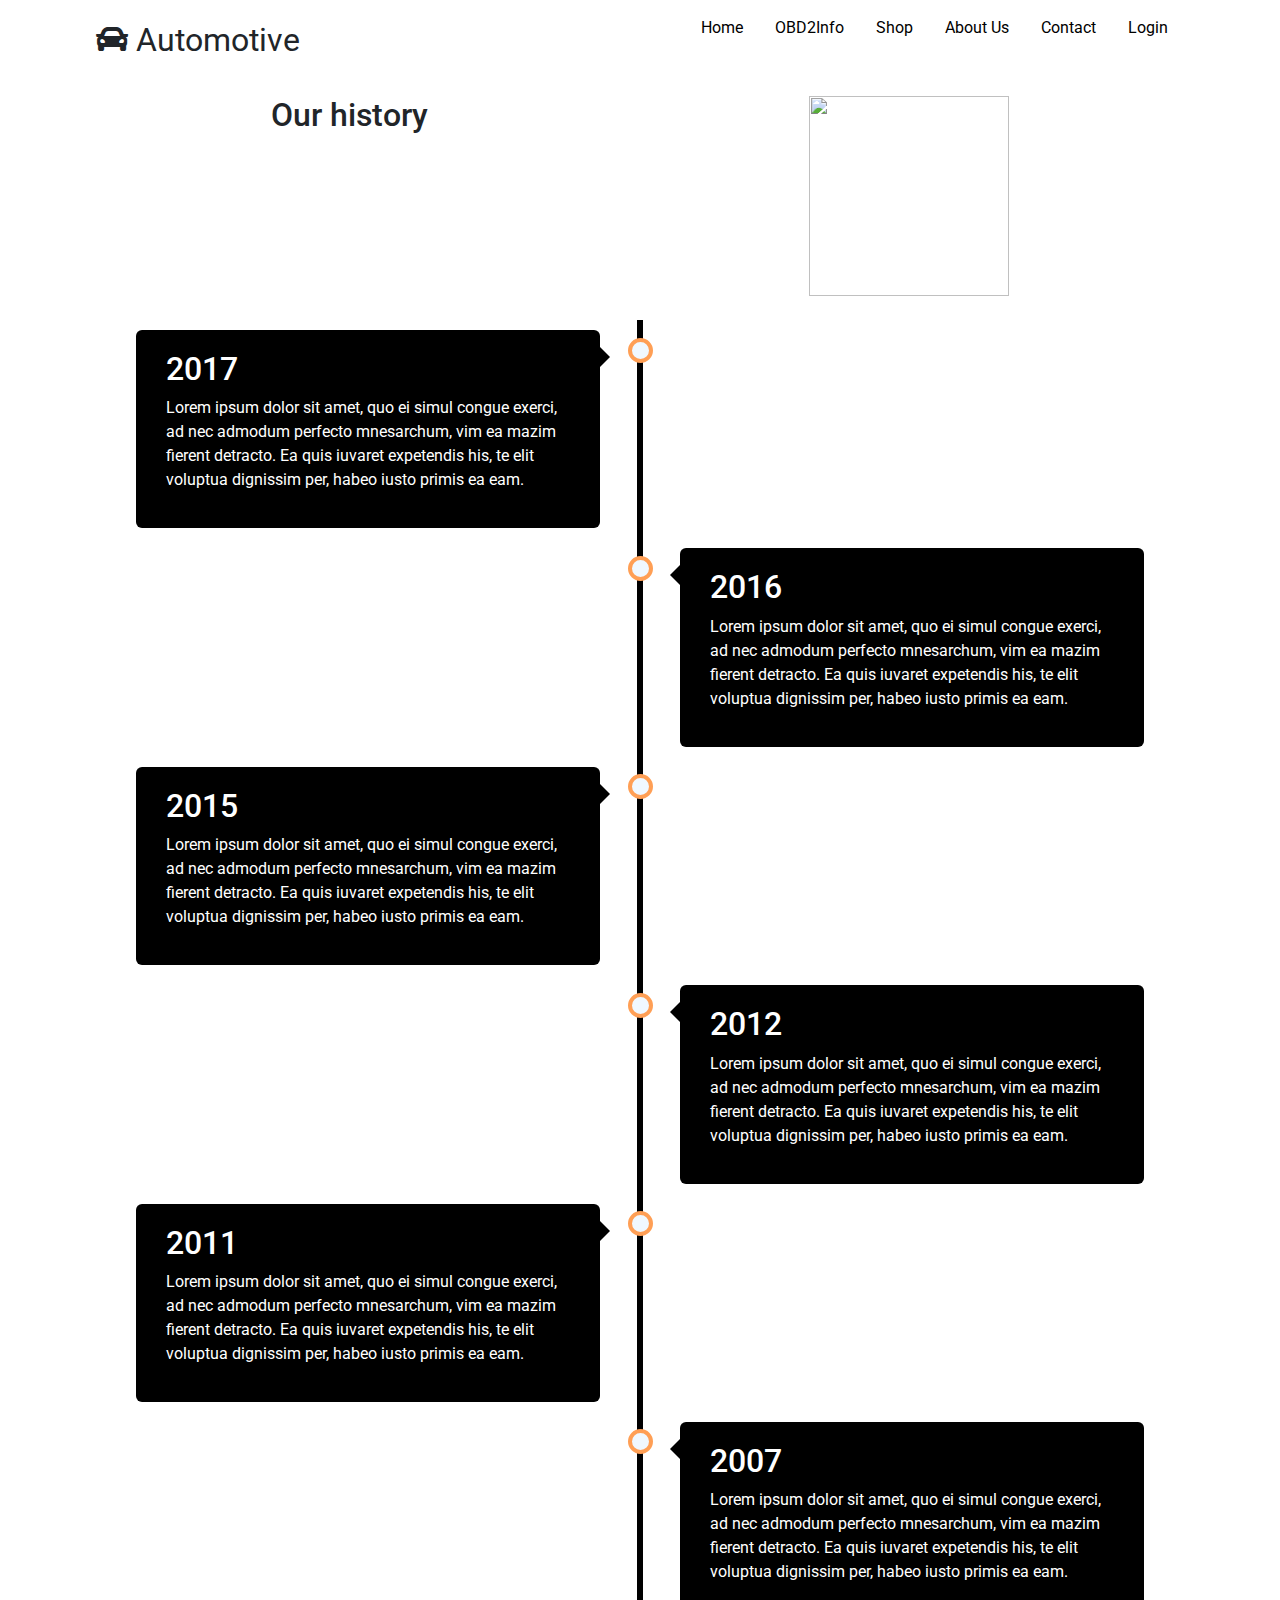
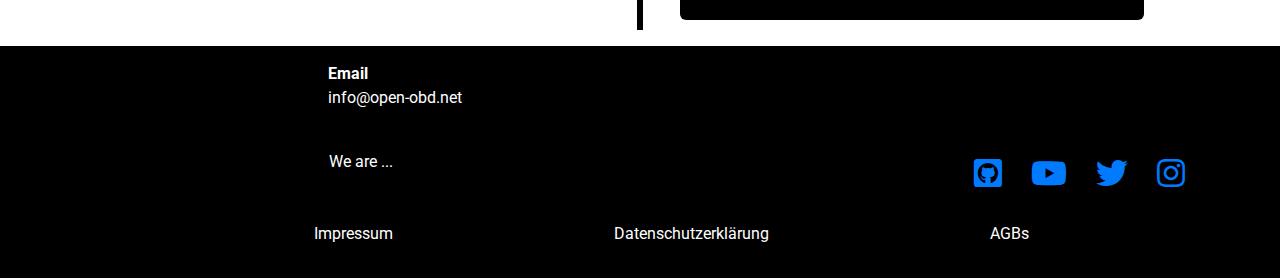
==== aboutUs.html @ 9af6b9e5 "Add files via upload" ====
<!DOCTYPE html>
<html lang="en">

<head>
    <meta charset="UTF-8" />
    <meta name="viewport" content="width=device-width, initial-scale=1.0" />
    <title>Yet another automobile tester device - For Car Diagnostics, Monitoring</title>
    <link rel="stylesheet" href="https://cdnjs.cloudflare.com/ajax/libs/font-awesome/5.14.0/css/all.min.css" />
    <link rel="stylesheet" href="style.css" />
</head>

<body>
    <header>
        <nav class="nav container">
            <div class="logo"><i class="fas fa-car"></i> Automotive</div>
            <ul>
                <li><a href="index.html">Home</a></li>
                <li><a href="obd-info.html">OBD2Info</a></li>
                <li><a href="shop.html">Shop</a></li>
                <li><a href="aboutUs.html">About Us</a></li>
                <li><a href="contact.html">Contact</a></li>
                <li><a href="login.html">Login</a></li>
            </ul>
        </nav>
    </header>

    <div class="container">
        <div class="row">
            <h2>Our history</h2>
            <img src="img/Team_icon.png" style="height: 200px; width: 200px;" alt="">
        </div>
        <br>
        <div class="timeline">
            <div class="containertl left">
                <div class="content">
                    <h2>2017</h2>
                    <p>Lorem ipsum dolor sit amet, quo ei simul congue exerci, ad nec admodum perfecto mnesarchum,
                        vim
                        ea
                        mazim fierent detracto. Ea quis iuvaret expetendis his, te elit voluptua dignissim per,
                        habeo
                        iusto
                        primis ea eam.</p>
                </div>
            </div>
            <div class="containertl right">
                <div class="content">
                    <h2>2016</h2>
                    <p>Lorem ipsum dolor sit amet, quo ei simul congue exerci, ad nec admodum perfecto mnesarchum,
                        vim
                        ea
                        mazim fierent detracto. Ea quis iuvaret expetendis his, te elit voluptua dignissim per,
                        habeo
                        iusto
                        primis ea eam.</p>
                </div>
            </div>
            <div class="containertl left">
                <div class="content">
                    <h2>2015</h2>
                    <p>Lorem ipsum dolor sit amet, quo ei simul congue exerci, ad nec admodum perfecto mnesarchum,
                        vim
                        ea
                        mazim fierent detracto. Ea quis iuvaret expetendis his, te elit voluptua dignissim per,
                        habeo
                        iusto
                        primis ea eam.</p>
                </div>
            </div>
            <div class="containertl right">
                <div class="content">
                    <h2>2012</h2>
                    <p>Lorem ipsum dolor sit amet, quo ei simul congue exerci, ad nec admodum perfecto mnesarchum,
                        vim
                        ea
                        mazim fierent detracto. Ea quis iuvaret expetendis his, te elit voluptua dignissim per,
                        habeo
                        iusto
                        primis ea eam.</p>
                </div>
            </div>
            <div class="containertl left">
                <div class="content">
                    <h2>2011</h2>
                    <p>Lorem ipsum dolor sit amet, quo ei simul congue exerci, ad nec admodum perfecto mnesarchum,
                        vim
                        ea
                        mazim fierent detracto. Ea quis iuvaret expetendis his, te elit voluptua dignissim per,
                        habeo
                        iusto
                        primis ea eam.</p>
                </div>
            </div>
            <div class="containertl right">
                <div class="content">
                    <h2>2007</h2>
                    <p>Lorem ipsum dolor sit amet, quo ei simul congue exerci, ad nec admodum perfecto mnesarchum,
                        vim
                        ea
                        mazim fierent detracto. Ea quis iuvaret expetendis his, te elit voluptua dignissim per,
                        habeo
                        iusto
                        primis ea eam.</p>
                </div>
            </div>
        </div>
    </div>

    <footer class="footer">
        <div class="offset-sm-3">
            <strong>Email</strong>
            <p>info@open-obd.net</p>
        </div>
        <br>
        <div class="row">
            <div class="icons" style="font-size: 16px;">
                <p>We are ...</p>
            </div>
            <br>
            <div class="icons">
                <a href="https://github.com/"><i class="fab fa-github-square"></i></a>
                <a href="https://www.youtube.com/channel/UC784_EAIHdpHe-RDClqaQeA?view_as=subscriber"><i
                        class="fab fa-youtube"></i></a>
                <a href="https://twitter.com/"><i class="fab fa-twitter"></i></a>
                <a href="https://www.instagram.com/open_obd/"><i class="fab fa-instagram"></i></a>
            </div>
        </div>
        <br>
        <div class="row footertxt">
            <p>Impressum</p>
            <p>Datenschutzerklärung</p>
            <p>AGBs</p>
        </div>
    </footer>
</body>

</html>
---- style.css ----
@import url("https://fonts.googleapis.com/css2?family=Roboto:wght@300;400;500;700;900&display=swap");
@import url("https://cdn.jsdelivr.net/npm/bootstrap@4.5.3/dist/css/bootstrap.min.css");

* {
  box-sizing: border-box;
}

body {
  font-family: "Roboto", sans-serif;
  margin: 0;
  min-height: 100vh;
  display: flex;
  flex-direction: column;
}

.container {
  padding: 1rem;
  margin: 0 auto;
  max-width: 100%;
  width: 70rem;
}

.title {
  font-weight: 300;
}

.nav-item {
  list-style-type: none;
}

.nav {
  display: flex;
  justify-content: space-between;
}

nav .logo {
  font-size: 2rem;
}

.nav ul {
  display: flex;
  list-style-type: none;
  padding: 0;
}

.nav li a {
  color: black;
  padding: 1rem;
  text-decoration: none;
}

.nav li a:hover {
  color: blue;
}

.homeul {
  display: flex;
  justify-content: start;
}

.input {
  height: 2rem;
  margin: 0.3rem 0;
}

.row {
  display: flex;
  justify-content: space-around;
  flex-wrap: nowrap;
}

.icons {
  font-size: 2rem;
  display: flex;
  justify-content: space-around;
  margin-left: 12.5%;
  width: 15rem;
}

.subtitle {
  display: flex;
  justify-content: center;
}

.footer {
  background-color: #000;
  color: #fff;
  padding: 1rem;
  margin-top: auto;
}

.footertxt{
  display: flex;
  justify-content: space-around;
  width: 75%;
  margin-left: 15%;
}

.timeline {
  position: relative;
  max-width: 1200px;
  margin: 0 auto;
}

.timeline::after {
  content: "";
  position: absolute;
  width: 6px;
  background-color: black;
  top: 0;
  bottom: 0;
  left: 50%;
  margin-left: -3px;
}

.containertl {
  padding: 10px 40px;
  position: relative;
  background-color: inherit;
  width: 50%;
}

.containertl::after {
  content: "";
  position: absolute;
  width: 25px;
  height: 25px;
  right: -12.5px;
  background-color: aliceblue;
  border: 4px solid #ff9f55;
  top: 17.5px;
  border-radius: 50%;
  z-index: 1;
}

.left {
  left: 0;
}

.right {
  left: 50%;
}

.left::before {
  content: " ";
  height: 0;
  position: absolute;
  top: 22px;
  width: 0;
  z-index: 1;
  right: 30px;
  border: medium solid black;
  border-width: 15px 0 15px 15px;
  border-color: transparent transparent transparent black;
}

.right::before {
  content: " ";
  height: 0;
  position: absolute;
  top: 22px;
  width: 0;
  z-index: 1;
  left: 30px;
  border: medium solid black;
  border-width: 15px 15px 15px 0;
  border-color: transparent black transparent transparent;
}

.right::after {
  left: -12.5px;
}

.content {
  padding: 20px 30px;
  background-color: black;
  color: white;
  position: relative;
  border-radius: 6px;
}

.accordion {
  background-color: white;
  color: #444;
  cursor: pointer;
  padding: 18px;
  width: 100%;
  border: none;
  text-align: left;
  outline: none;
  font-size: 18px;
  font-weight: 600;
  transition: 0.4s;
}

.panel {
  padding: 0 18px;
  max-height: 0;
  background-color: white;
  overflow: hidden;
  transition: max-height 0.2s ease-out;
}

.accordion:after {
  content: '\002B';
  font-weight: bold;
  float: right;
  margin-left: 5px;
}

.active:after {
  /* content: "\2212"; */
  content: none;
}

.rowimg{
  display: flex;
  justify-content: space-between;
  margin-left: -15%;
  margin-right: 18%;
}
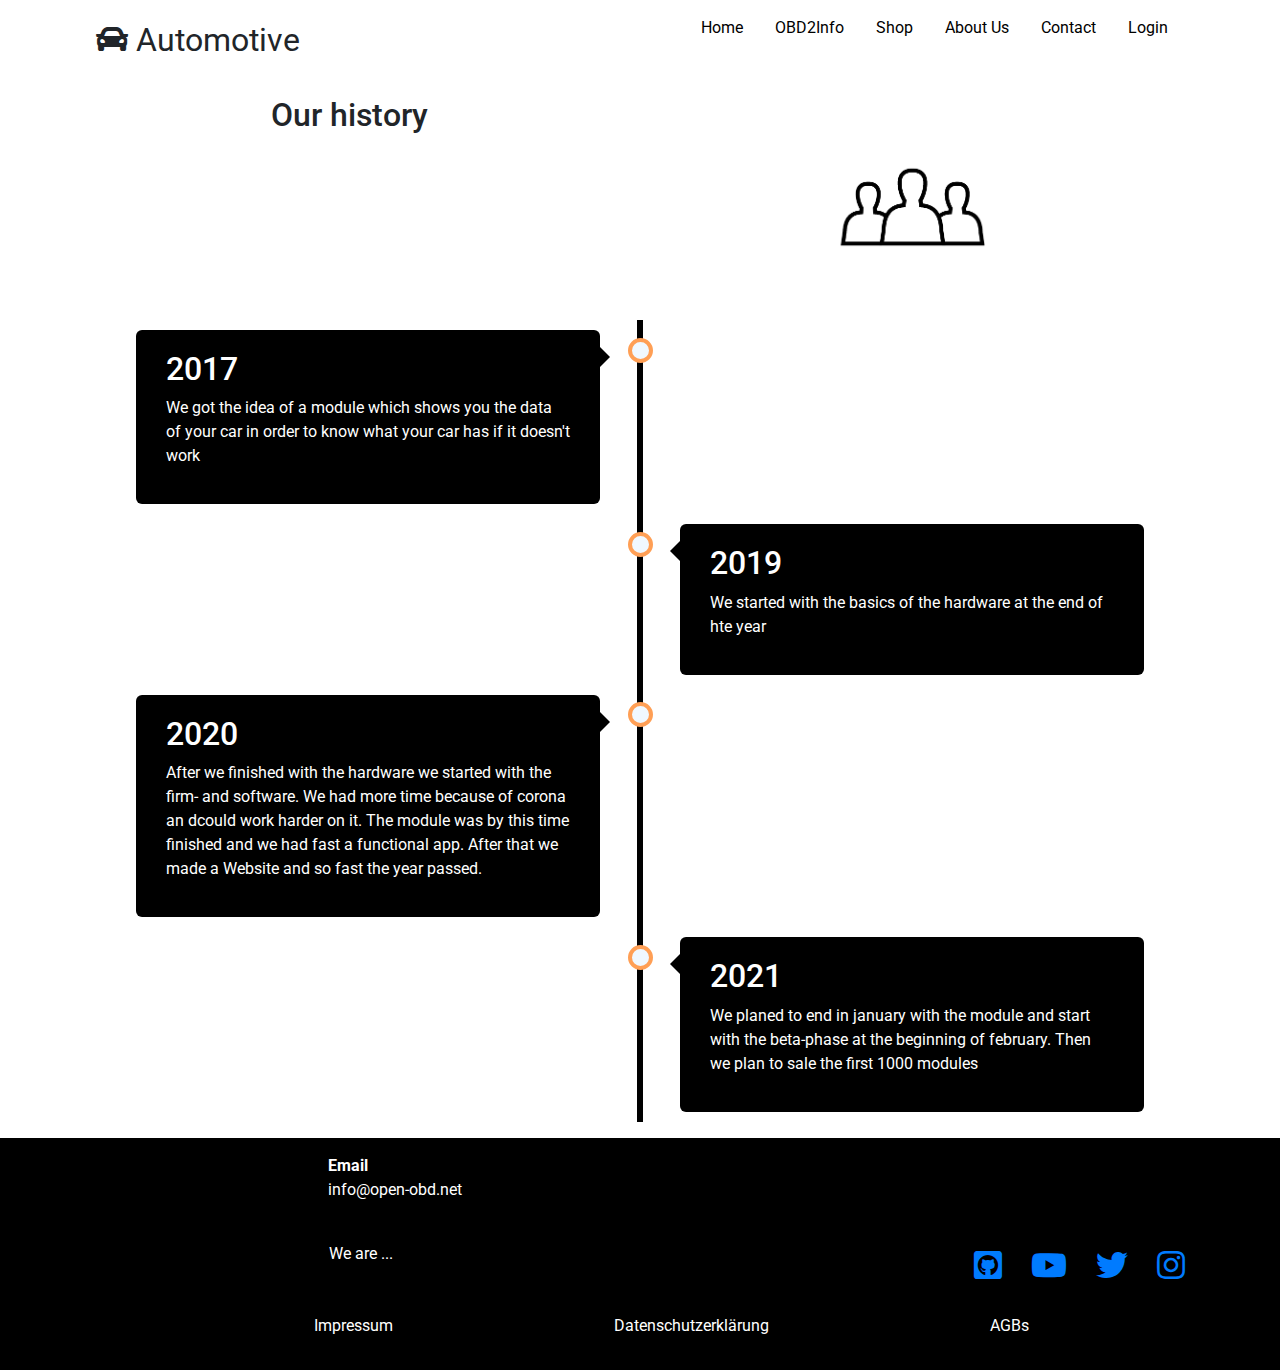
==== commit 7aa84417: "added about us" ====
--- a/aboutUs.html
+++ b/aboutUs.html
@@ -34,73 +34,29 @@
             <div class="containertl left">
                 <div class="content">
                     <h2>2017</h2>
-                    <p>Lorem ipsum dolor sit amet, quo ei simul congue exerci, ad nec admodum perfecto mnesarchum,
-                        vim
-                        ea
-                        mazim fierent detracto. Ea quis iuvaret expetendis his, te elit voluptua dignissim per,
-                        habeo
-                        iusto
-                        primis ea eam.</p>
+                    <p>We got the idea of a module which shows you the data of your car in order to know what your car
+                        has if it doesn't work</p>
                 </div>
             </div>
             <div class="containertl right">
                 <div class="content">
-                    <h2>2016</h2>
-                    <p>Lorem ipsum dolor sit amet, quo ei simul congue exerci, ad nec admodum perfecto mnesarchum,
-                        vim
-                        ea
-                        mazim fierent detracto. Ea quis iuvaret expetendis his, te elit voluptua dignissim per,
-                        habeo
-                        iusto
-                        primis ea eam.</p>
+                    <h2>2019</h2>
+                    <p>We started with the basics of the hardware at the end of hte year</p>
                 </div>
             </div>
             <div class="containertl left">
                 <div class="content">
-                    <h2>2015</h2>
-                    <p>Lorem ipsum dolor sit amet, quo ei simul congue exerci, ad nec admodum perfecto mnesarchum,
-                        vim
-                        ea
-                        mazim fierent detracto. Ea quis iuvaret expetendis his, te elit voluptua dignissim per,
-                        habeo
-                        iusto
-                        primis ea eam.</p>
+                    <h2>2020</h2>
+                    <p>After we finished with the hardware we started with the firm- and software. We had more time
+                        because of corona an dcould work harder on it. The module was by this time finished and we had
+                        fast a functional app. After that we made a Website and so fast the year passed.</p>
                 </div>
             </div>
             <div class="containertl right">
                 <div class="content">
-                    <h2>2012</h2>
-                    <p>Lorem ipsum dolor sit amet, quo ei simul congue exerci, ad nec admodum perfecto mnesarchum,
-                        vim
-                        ea
-                        mazim fierent detracto. Ea quis iuvaret expetendis his, te elit voluptua dignissim per,
-                        habeo
-                        iusto
-                        primis ea eam.</p>
-                </div>
-            </div>
-            <div class="containertl left">
-                <div class="content">
-                    <h2>2011</h2>
-                    <p>Lorem ipsum dolor sit amet, quo ei simul congue exerci, ad nec admodum perfecto mnesarchum,
-                        vim
-                        ea
-                        mazim fierent detracto. Ea quis iuvaret expetendis his, te elit voluptua dignissim per,
-                        habeo
-                        iusto
-                        primis ea eam.</p>
-                </div>
-            </div>
-            <div class="containertl right">
-                <div class="content">
-                    <h2>2007</h2>
-                    <p>Lorem ipsum dolor sit amet, quo ei simul congue exerci, ad nec admodum perfecto mnesarchum,
-                        vim
-                        ea
-                        mazim fierent detracto. Ea quis iuvaret expetendis his, te elit voluptua dignissim per,
-                        habeo
-                        iusto
-                        primis ea eam.</p>
+                    <h2>2021</h2>
+                    <p>We planed to end in january with the module and start with the beta-phase at the beginning of
+                        february. Then we plan to sale the first 1000 modules</p>
                 </div>
             </div>
         </div>
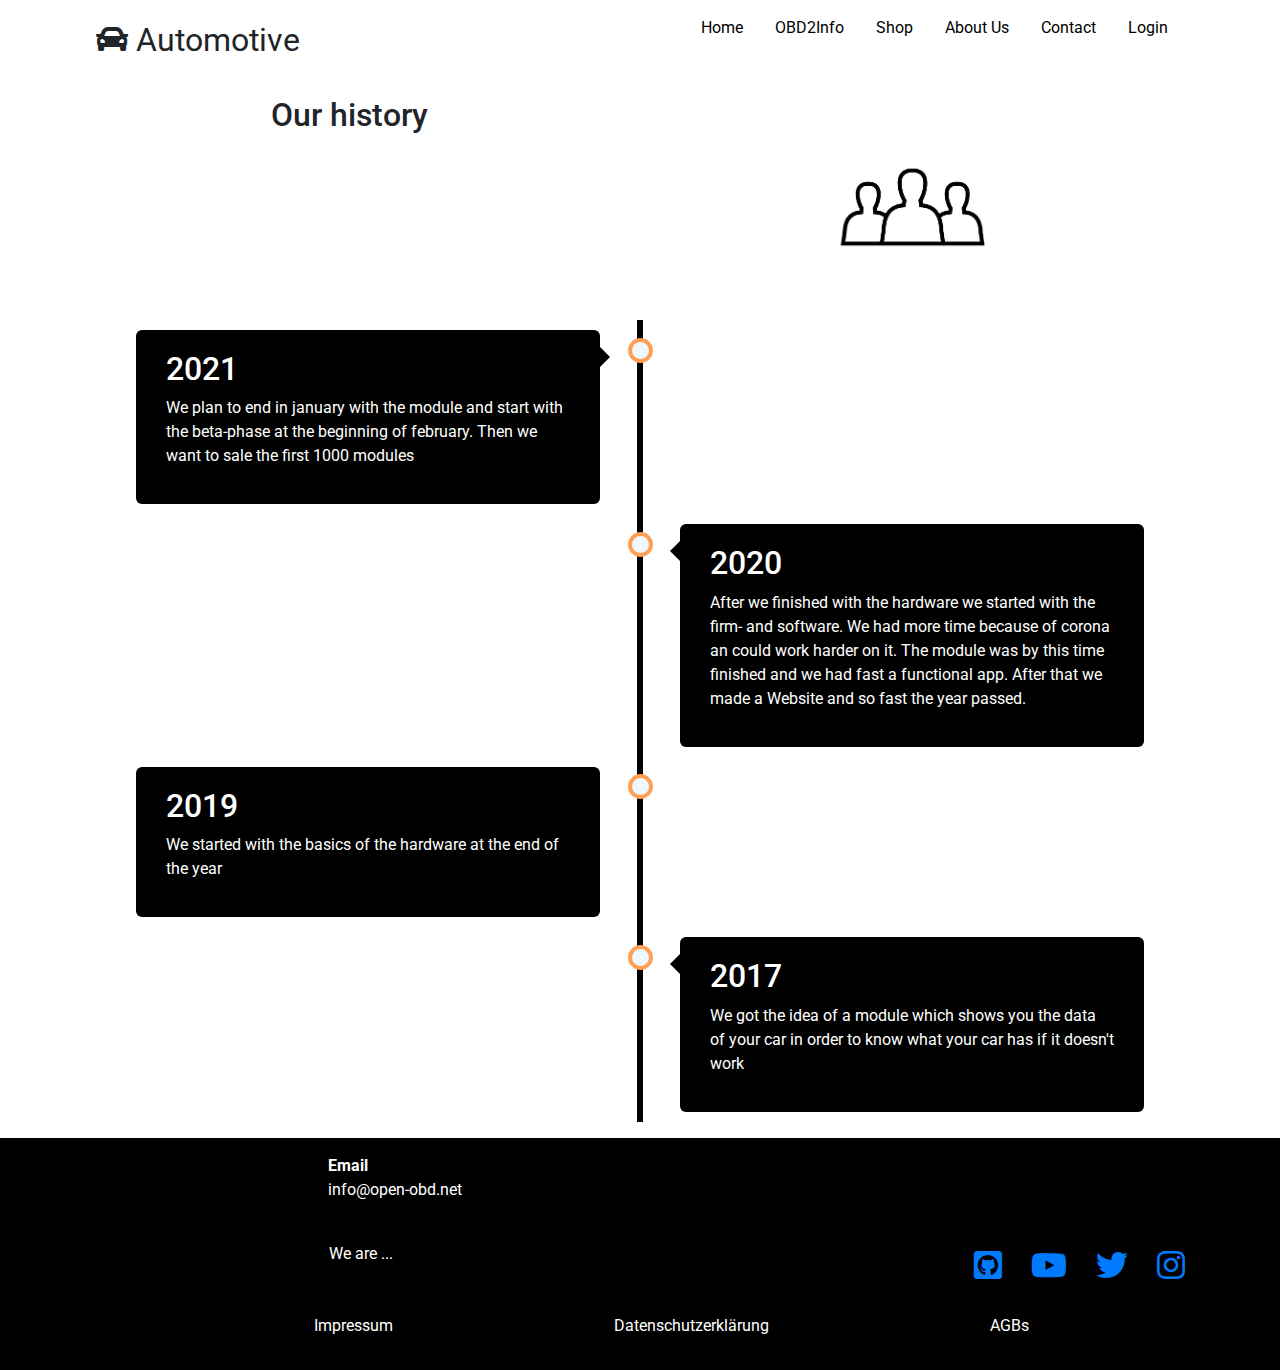
==== commit d99f8137: "github link" ====
--- a/aboutUs.html
+++ b/aboutUs.html
@@ -33,30 +33,30 @@
         <div class="timeline">
             <div class="containertl left">
                 <div class="content">
-                    <h2>2017</h2>
-                    <p>We got the idea of a module which shows you the data of your car in order to know what your car
-                        has if it doesn't work</p>
+                    <h2>2021</h2>
+                    <p>We plan to end in january with the module and start with the beta-phase at the beginning of
+                        february. Then we want to sale the first 1000 modules</p>
                 </div>
             </div>
             <div class="containertl right">
                 <div class="content">
-                    <h2>2019</h2>
-                    <p>We started with the basics of the hardware at the end of hte year</p>
+                    <h2>2020</h2>
+                    <p>After we finished with the hardware we started with the firm- and software. We had more time
+                        because of corona an could work harder on it. The module was by this time finished and we had
+                        fast a functional app. After that we made a Website and so fast the year passed.</p>
                 </div>
             </div>
-            <div class="containertl left">
+            <div class="containertl letf">
                 <div class="content">
-                    <h2>2020</h2>
-                    <p>After we finished with the hardware we started with the firm- and software. We had more time
-                        because of corona an dcould work harder on it. The module was by this time finished and we had
-                        fast a functional app. After that we made a Website and so fast the year passed.</p>
+                    <h2>2019</h2>
+                    <p>We started with the basics of the hardware at the end of the year</p>
                 </div>
             </div>
             <div class="containertl right">
                 <div class="content">
-                    <h2>2021</h2>
-                    <p>We planed to end in january with the module and start with the beta-phase at the beginning of
-                        february. Then we plan to sale the first 1000 modules</p>
+                    <h2>2017</h2>
+                    <p>We got the idea of a module which shows you the data of your car in order to know what your car
+                        has if it doesn't work</p>
                 </div>
             </div>
         </div>
@@ -74,7 +74,7 @@
             </div>
             <br>
             <div class="icons">
-                <a href="https://github.com/"><i class="fab fa-github-square"></i></a>
+                <a href="https://github.com/open-obd"><i class="fab fa-github-square"></i></a>
                 <a href="https://www.youtube.com/channel/UC784_EAIHdpHe-RDClqaQeA?view_as=subscriber"><i
                         class="fab fa-youtube"></i></a>
                 <a href="https://twitter.com/"><i class="fab fa-twitter"></i></a>
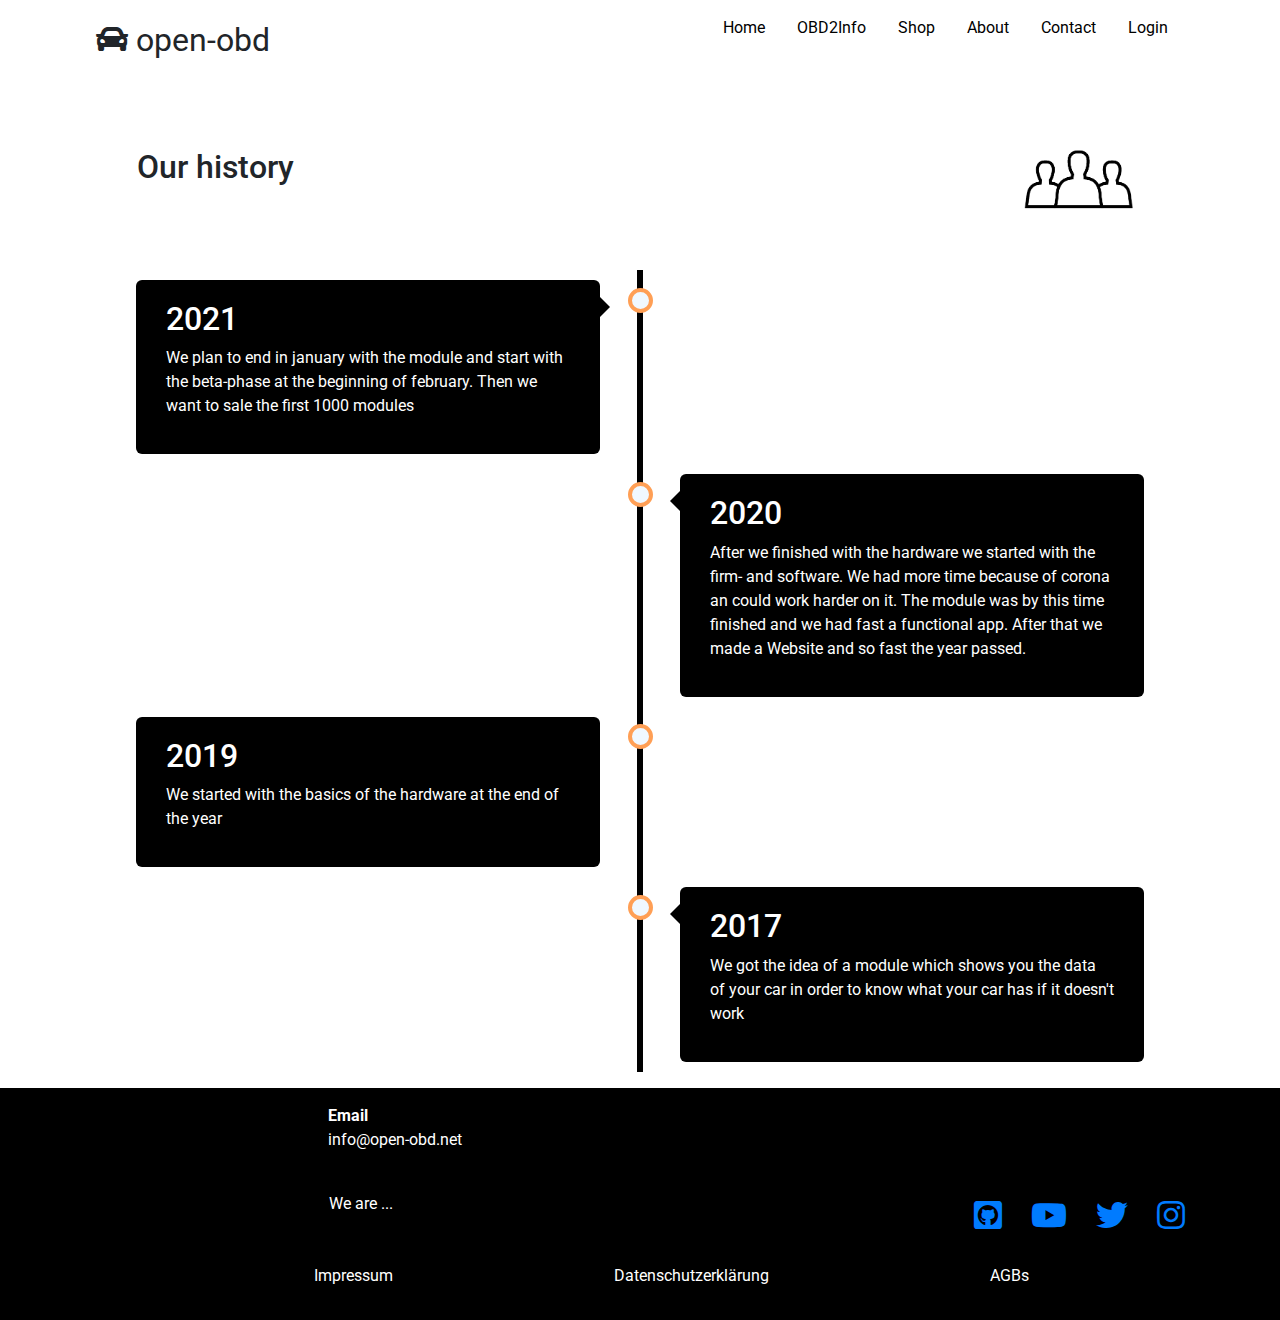
==== commit 6b277753: "small change in header" ====
--- a/aboutUs.html
+++ b/aboutUs.html
@@ -12,12 +12,12 @@
 <body>
     <header>
         <nav class="nav container">
-            <div class="logo"><i class="fas fa-car"></i> Automotive</div>
+            <div class="logo"><i class="fas fa-car"></i> open-obd</div>
             <ul>
                 <li><a href="index.html">Home</a></li>
                 <li><a href="obd-info.html">OBD2Info</a></li>
                 <li><a href="shop.html">Shop</a></li>
-                <li><a href="aboutUs.html">About Us</a></li>
+                <li><a href="aboutUs.html">About</a></li>
                 <li><a href="contact.html">Contact</a></li>
                 <li><a href="login.html">Login</a></li>
             </ul>
@@ -25,9 +25,9 @@
     </header>
 
     <div class="container">
-        <div class="row">
-            <h2>Our history</h2>
-            <img src="img/Team_icon.png" style="height: 200px; width: 200px;" alt="">
+        <div class="row align-items-center">
+            <h2 class="mr-auto ml-2 pl-5">Our history</h2>
+            <img class="mr-5" src="img/Team_icon.png" style="height: 150px; width: 150px;" alt="">
         </div>
         <br>
         <div class="timeline">
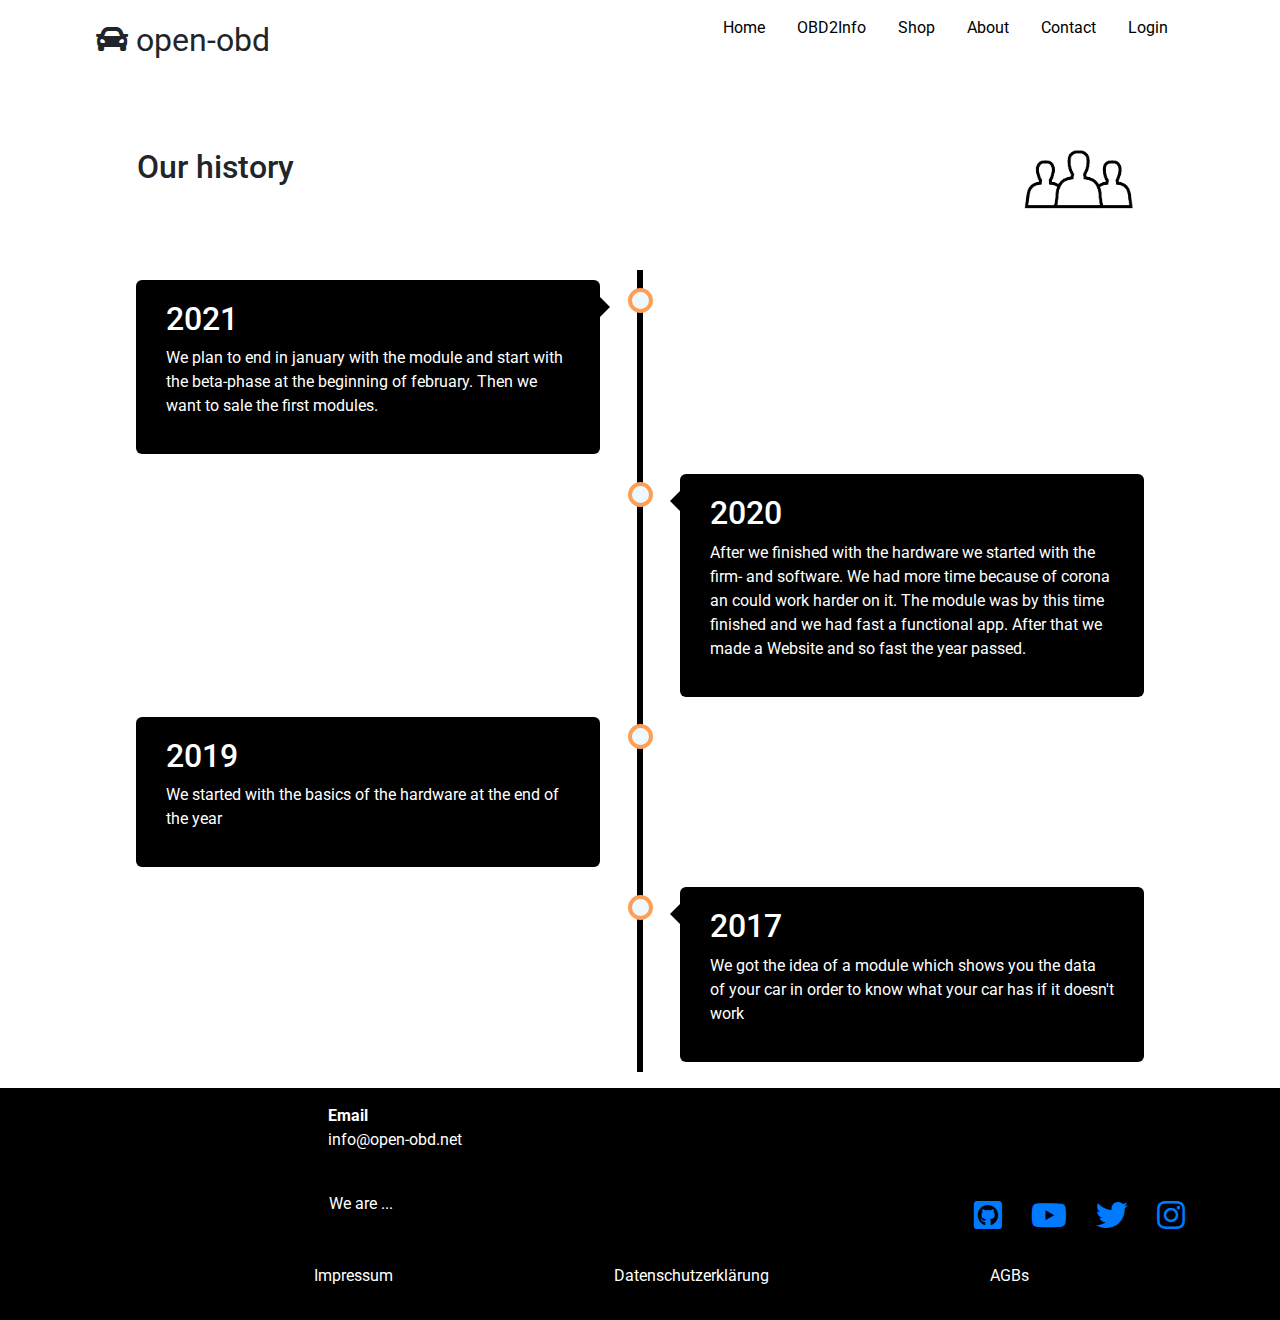
==== commit f861b101: "remove nr. of modules" ====
--- a/aboutUs.html
+++ b/aboutUs.html
@@ -35,7 +35,7 @@
                 <div class="content">
                     <h2>2021</h2>
                     <p>We plan to end in january with the module and start with the beta-phase at the beginning of
-                        february. Then we want to sale the first 1000 modules</p>
+                        february. Then we want to sale the first modules.</p>
                 </div>
             </div>
             <div class="containertl right">
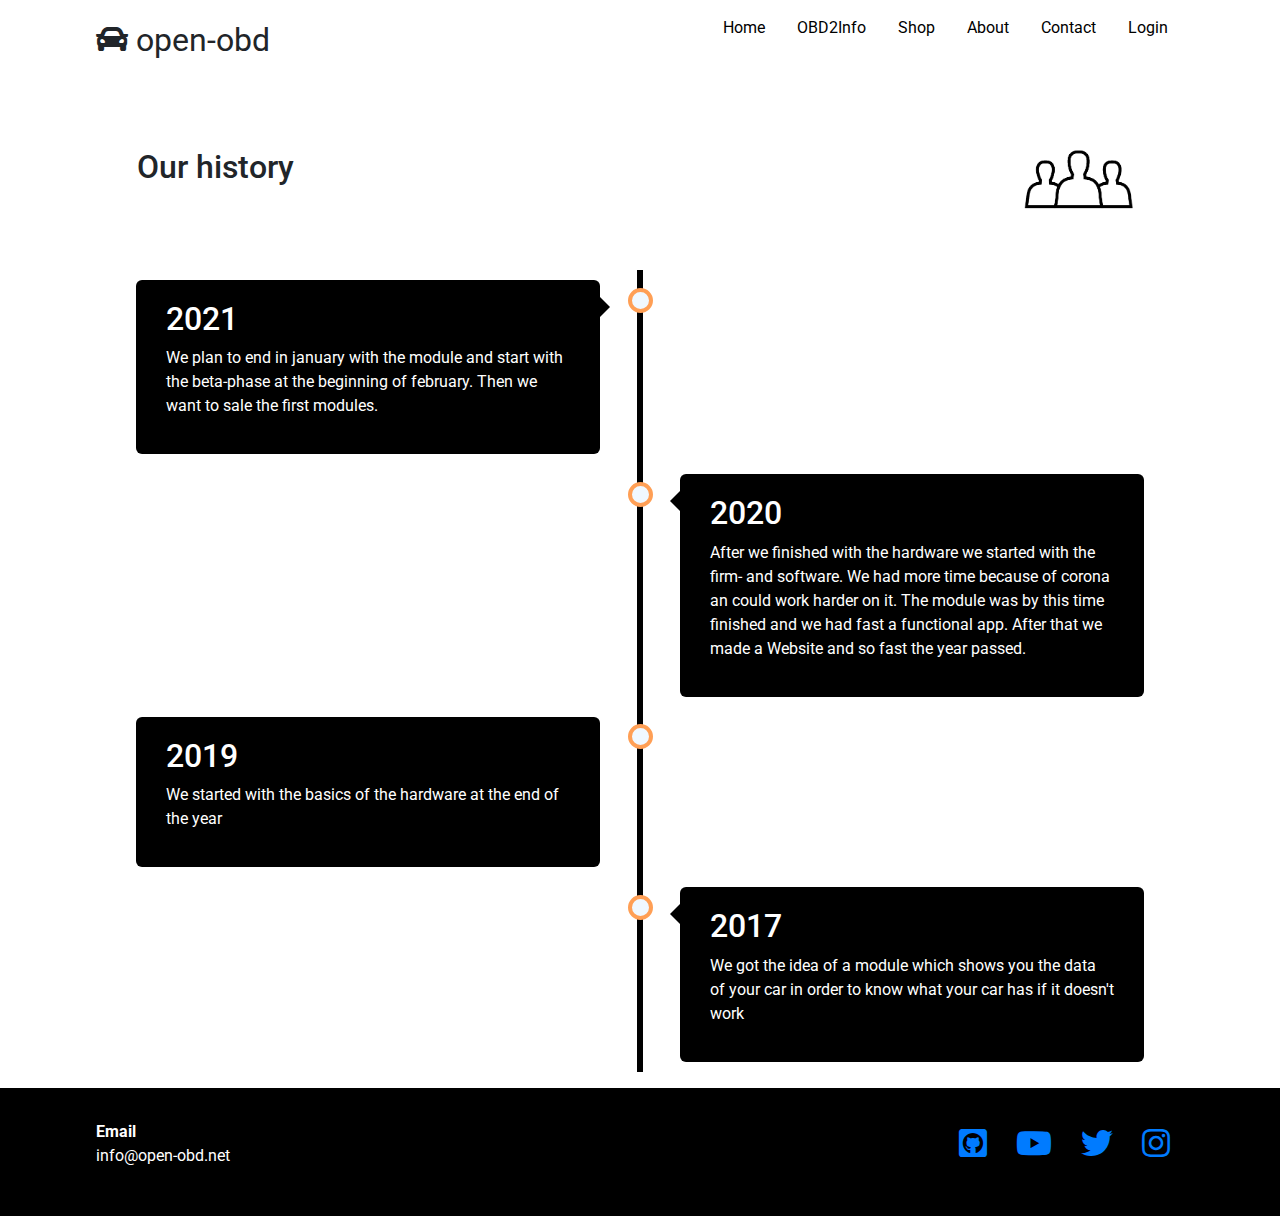
==== commit 475ff4e4: "update footer" ====
--- a/aboutUs.html
+++ b/aboutUs.html
@@ -63,30 +63,25 @@
     </div>
 
     <footer class="footer">
-        <div class="offset-sm-3">
-            <strong>Email</strong>
-            <p>info@open-obd.net</p>
-        </div>
-        <br>
-        <div class="row">
-            <div class="icons" style="font-size: 16px;">
-                <p>We are ...</p>
+        <div class="container d-flex justify-content-between">
+            <div class="">
+                <strong>Email</strong>
+                <p>info@open-obd.net</p>
             </div>
-            <br>
             <div class="icons">
                 <a href="https://github.com/open-obd"><i class="fab fa-github-square"></i></a>
                 <a href="https://www.youtube.com/channel/UC784_EAIHdpHe-RDClqaQeA?view_as=subscriber"><i
                         class="fab fa-youtube"></i></a>
-                <a href="https://twitter.com/"><i class="fab fa-twitter"></i></a>
+                <a href="https://twitter.com/open_obd"><i class="fab fa-twitter"></i></a>
                 <a href="https://www.instagram.com/open_obd/"><i class="fab fa-instagram"></i></a>
             </div>
         </div>
-        <br>
+        <!-- <br>
         <div class="row footertxt">
             <p>Impressum</p>
             <p>Datenschutzerklärung</p>
             <p>AGBs</p>
-        </div>
+        </div> -->
     </footer>
 </body>
 
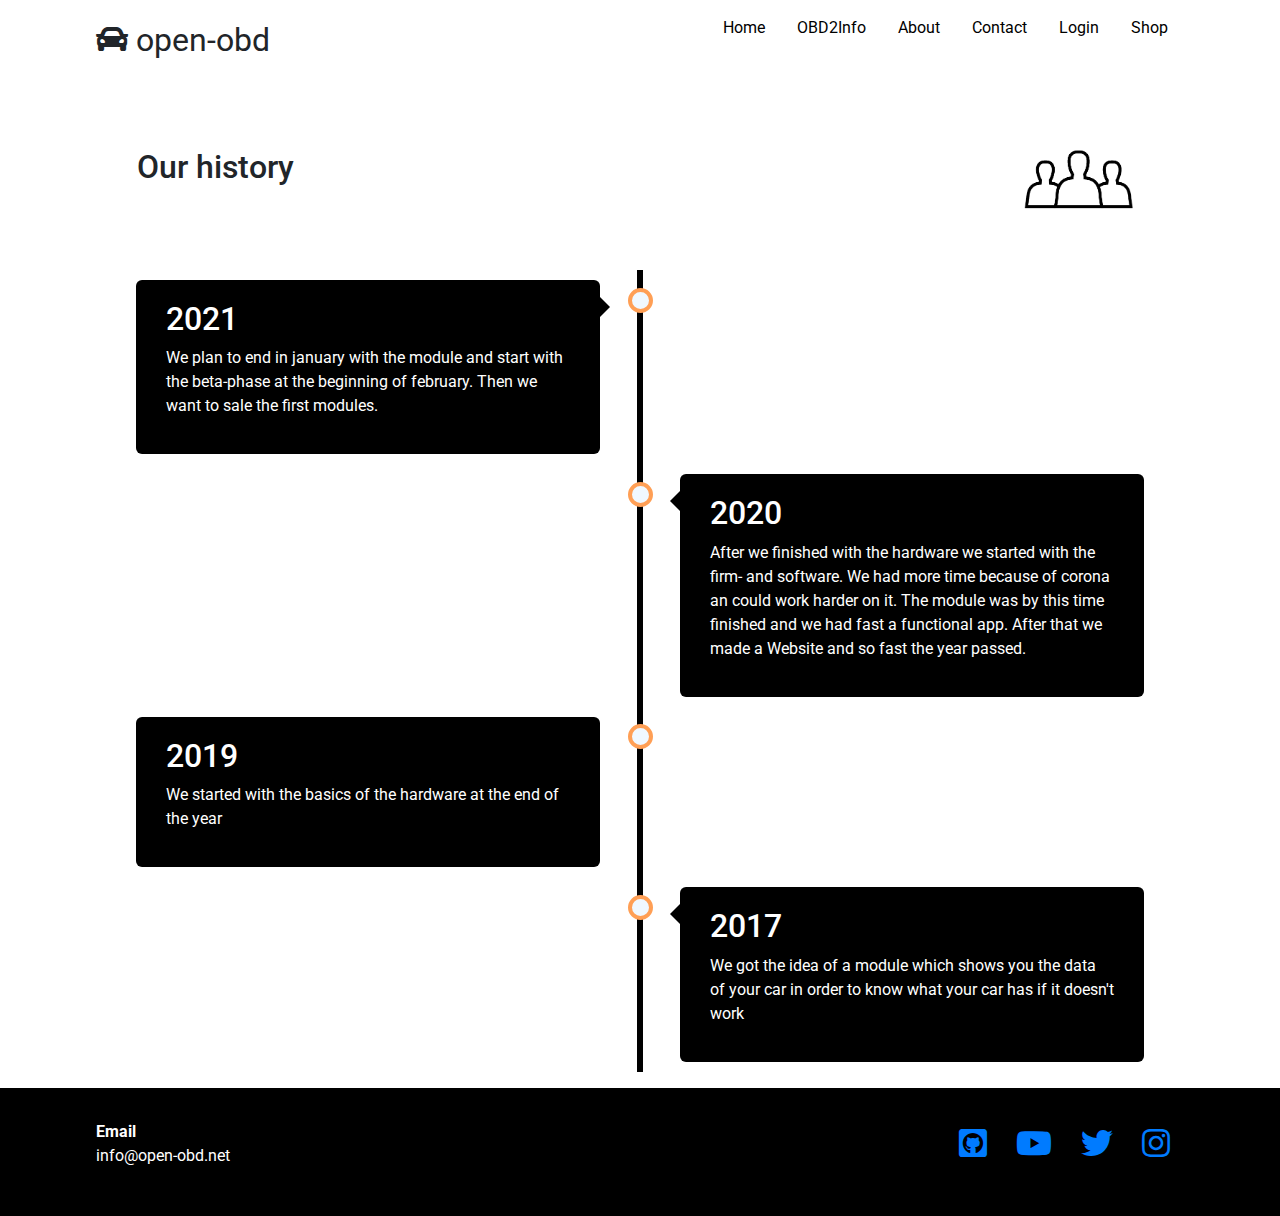
==== commit 1c32e2ea: "shop menu to end, obd-info improvment" ====
--- a/aboutUs.html
+++ b/aboutUs.html
@@ -4,7 +4,7 @@
 <head>
     <meta charset="UTF-8" />
     <meta name="viewport" content="width=device-width, initial-scale=1.0" />
-    <title>Yet another automobile tester device - For Car Diagnostics, Monitoring</title>
+    <title>Yet another automobile tester/logger - For Car Diagnostics, Monitoring</title>
     <link rel="stylesheet" href="https://cdnjs.cloudflare.com/ajax/libs/font-awesome/5.14.0/css/all.min.css" />
     <link rel="stylesheet" href="style.css" />
 </head>
@@ -16,10 +16,10 @@
             <ul>
                 <li><a href="index.html">Home</a></li>
                 <li><a href="obd-info.html">OBD2Info</a></li>
-                <li><a href="shop.html">Shop</a></li>
                 <li><a href="aboutUs.html">About</a></li>
                 <li><a href="contact.html">Contact</a></li>
                 <li><a href="login.html">Login</a></li>
+                <li><a href="shop.html">Shop</a></li>
             </ul>
         </nav>
     </header>
